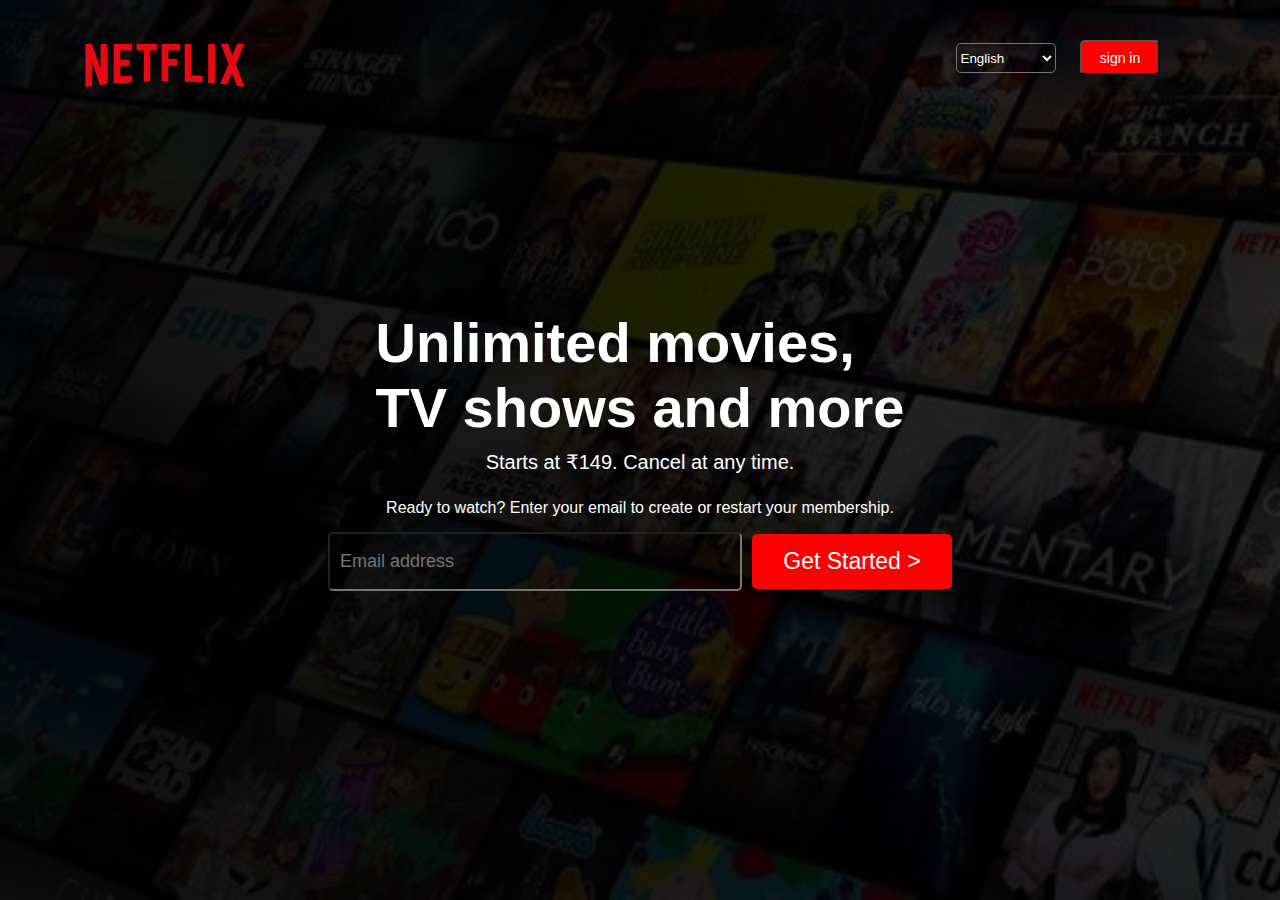
==== Netflix/netflix.html @ 2137d52d "netflix" ====
<!DOCTYPE html>
<html lang="en">
<head>
    <title>Document</title>
    <link rel="stylesheet" href="netflix.css">
</head>
<body>
    <div class="container">
           <img src="logo.png">
           <div class="navbar">
           <select id="language">
           <option vlaue="English">English</option>
           <option vlaue="Hindi">Hindi</option>
           </select>
           <button class="signin"> sign in </button> 
        </div>
        <h1>Unlimited movies,</br>TV shows and more</h1>
        <h3>Starts at ₹149. Cancel at any time.</h3>
        <p>Ready to watch? Enter your email to create or restart your membership.</p>
        <div class="text-boxes">
        <input type="text" id="email" placeholder="Email address">
        <button class="start">Get Started ></button>
        </div>
    </div>
</body>
</html>
---- Netflix/netflix.css ----
*{
    margin:0px;
    padding:0px;
}
body{
    background-image: linear-gradient(to right, rgba(0,0,0,0.9),rgba(0,0,0,0.8)),url("bgimage.jpeg");
    background-size: cover;
    color: white;
    font-family: Netflix Sans, Helvetica Neue, Segoe UI, Roboto, Ubuntu, sans-serif;
}
.container{
    height: 100vh;
     display:flex;
     flex-direction: column;
     justify-content: center;
     align-items: center;
}
img{
    width:250px;
    position: absolute;
    top:-5px;
    left: 40px;
}
.navbar{
    position: absolute;
    top:40px;
    right: 120px;
    gap: 20px;
}
#language{
    width:100px;
    height: 30px;
    margin-right: 20px;
    border-radius: 5px;
    background: transparent;
    color: white;
}
.signin{
    font-size: 14px;
    color: white;
    width: 80px;
    height: 35px;
    padding:5px;
    background-color: red;
    border-radius: 5px;
}
h1{
    font-size: 3.5rem;
    font-family: Netflix Sans, Helvetica Neue, Segoe UI, Roboto, Ubuntu, sans-serif;
    font-weight: 900;
}
h3{
    margin: 10px;
    font-size: 1.25rem;
    font-weight: 500;
}
p{ 
    margin: 15px;
}
.text-boxes{
     display:flex;
     flex-direction: row;
     justify-content: center;
     align-items: center;
     gap: 10px;
}
#email{
    width: 400px;
    height: 55px;
    padding-left:10px;
    background: transparent;
    color: rgb(235, 228, 228);
    font-family: Netflix Sans, Helvetica Neue, Segoe UI, Roboto, Ubuntu, sans-serif;
    border-radius: 5px;
    font-size: 18px;
}
.start{
    width: 200px;
    height: 55px;
    background-color: red;
    border-radius: 5px;
    color: white;
    font-size: 23px;
    border:none ;
}
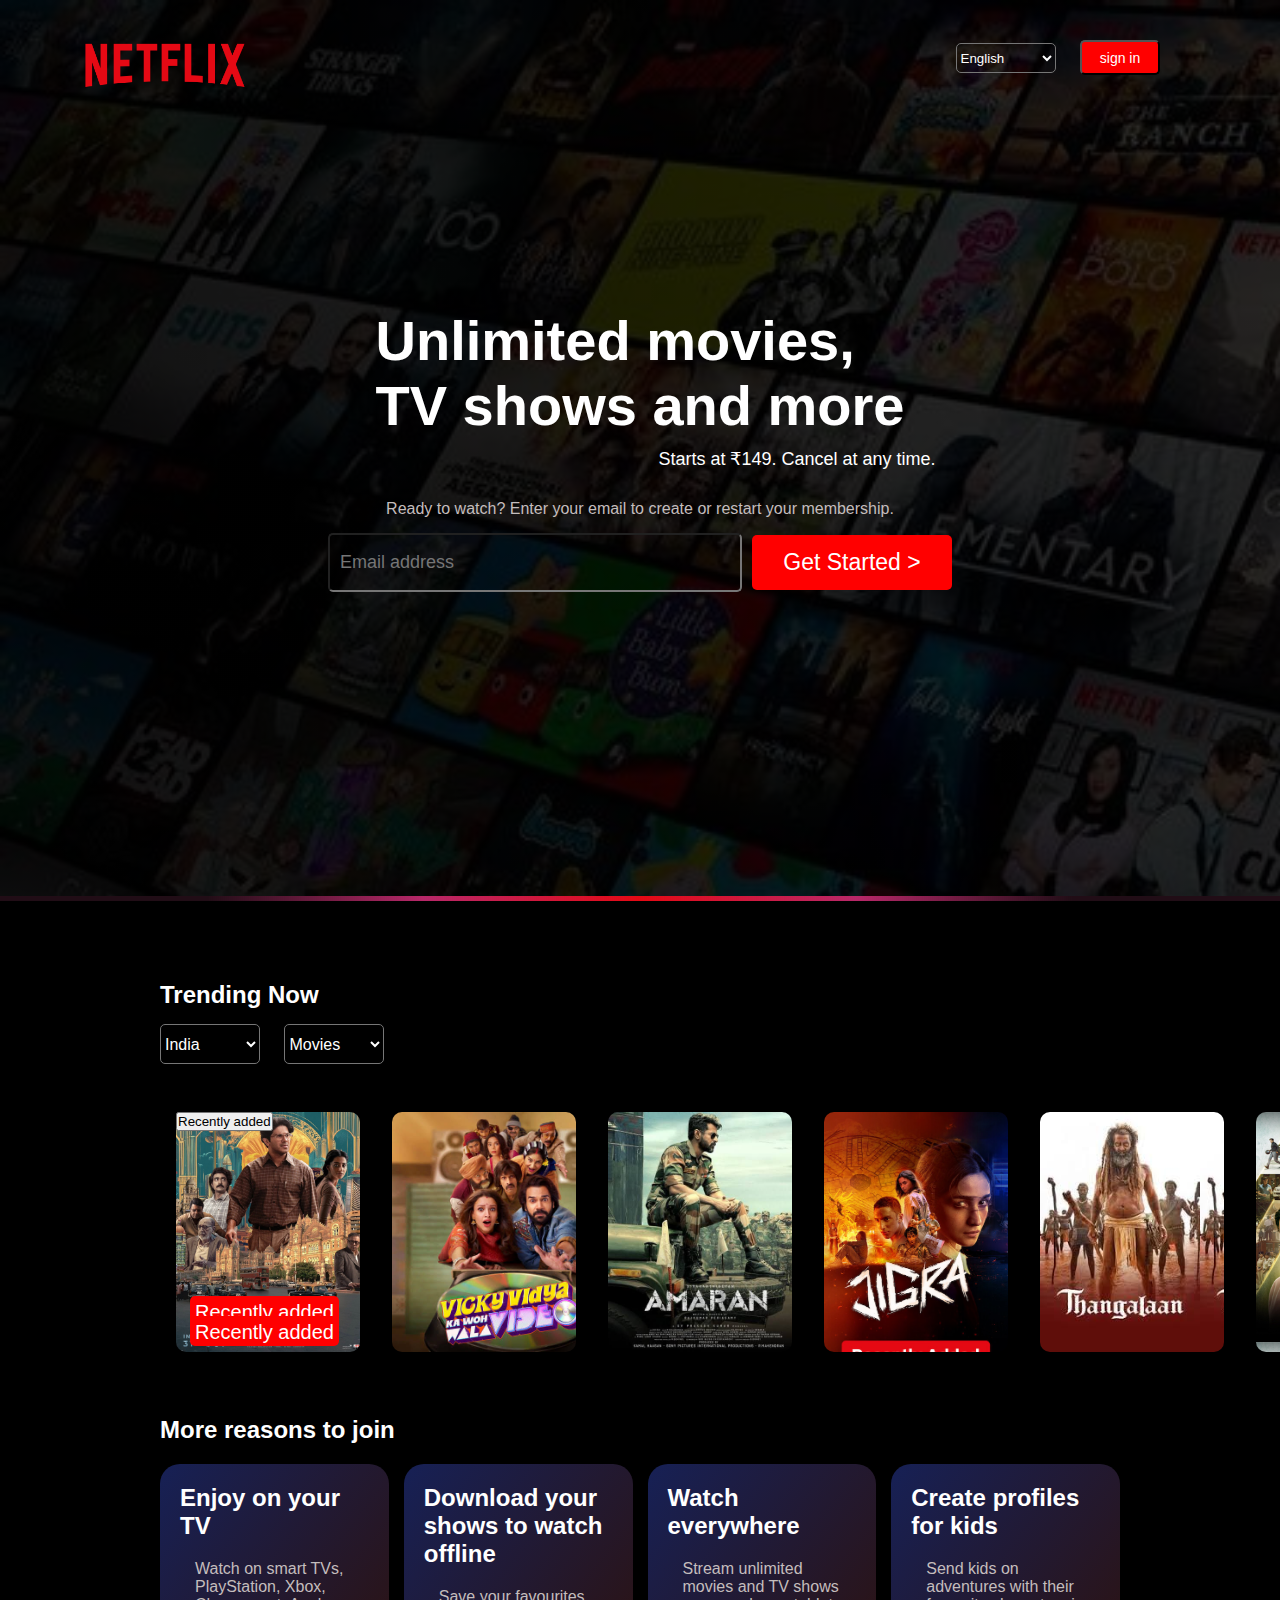
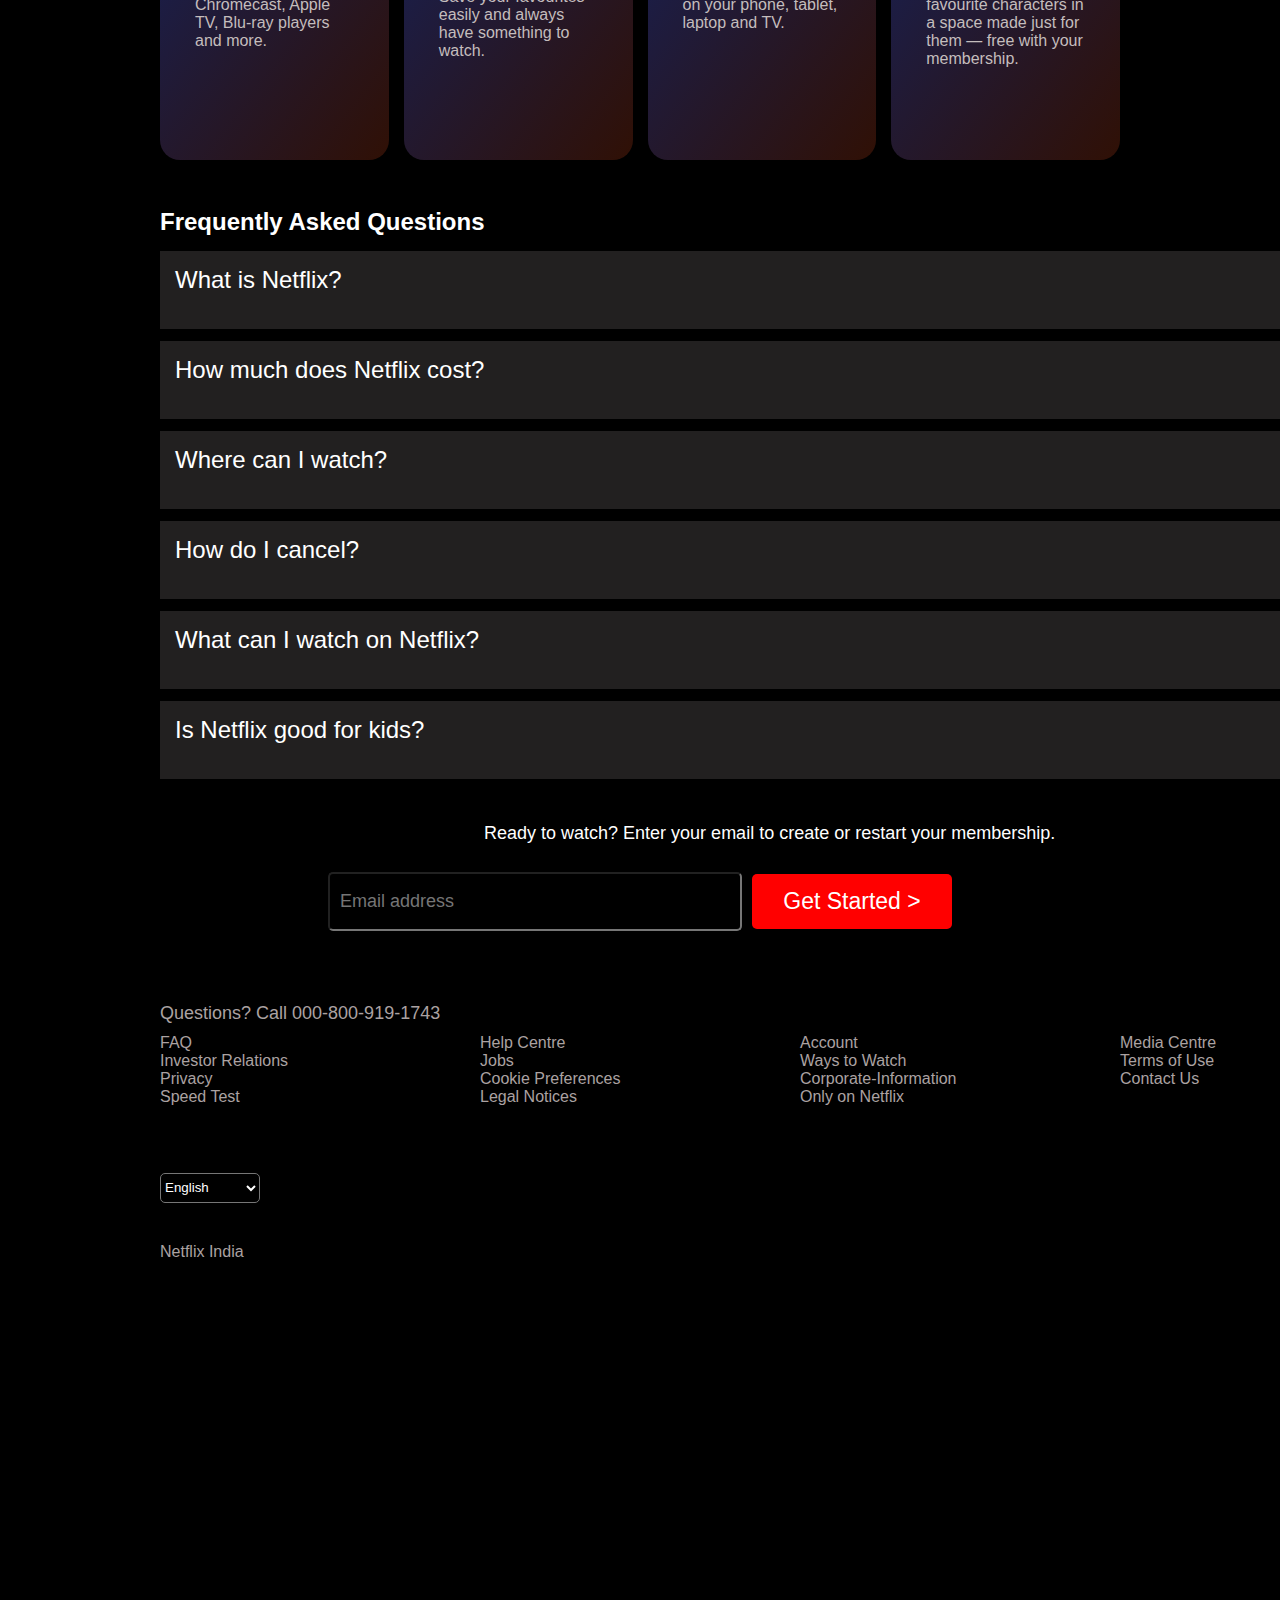
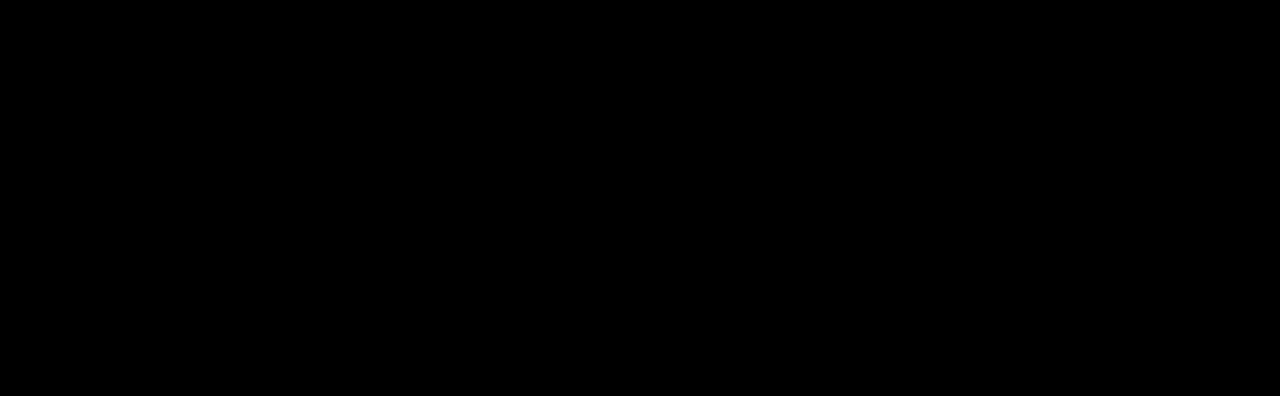
==== commit 027523ff: "adding_new" ====
--- a/Netflix/netflix.html
+++ b/Netflix/netflix.html
@@ -22,5 +22,75 @@
         <button class="start">Get Started ></button>
         </div>
     </div>
+      <div class="second-container">
+      <div class="curv"></div>
+      <div class="mini-container">
+        <h2>Trending Now</h2>
+        <select id="india">
+          <option vlaue="India">India</option>
+          <option vlaue="Global">Global</option>
+          </select>
+          <select id="Movies">
+            <option vlaue="Movies">Movies</option>
+            <option vlaue="TV Shows">TV Shows</option>
+            </select>
+  
+        <div class="scroll-bar">
+        <div id="box1"><button class="recent1">Recently added</button></div>
+        <div id="box2"><button class="recent2">Recently added</button></div>
+        <div id="box3"><button class="recent3">Recently added</button></div>
+        <div id="box4"></div>
+        <div id="box5"></div>
+        <div id="box6"></div>
+        <div id="box7"></div>
+        <div id="box8"></div>
+        </div>
+        <h2> More reasons to join</h2>
+        <div class="options">
+          <div class="option1"><h2>Enjoy on your TV</h2>
+             <p>Watch on smart TVs, PlayStation, Xbox, Chromecast, Apple TV, Blu-ray players and more.</p> </div>
+          <div class="option2">
+              <h2>Download your shows to watch offline</h2>
+              <p>Save your favourites easily and always have something to watch.</p>
+          </div>
+          <div class="option3">
+          <h2>Watch everywhere</h2>
+          <p> Stream unlimited movies and TV shows on your phone, tablet, laptop and TV.</p>
+          </div>
+          <div class="option4">
+          <h2>Create profiles for kids</h2>
+          <p> Send kids on adventures with their favourite characters in a space made just for them — free with your membership.</p>
+          </div>
+      </div>
+      <h2> Frequently Asked Questions</h2>
+      <div class="questions">
+      <div id="Que1">What is Netflix?</div>
+      <div id="Que2">How much does Netflix cost?</div>
+      <div id="Que3">Where can I watch?</div>
+      <div id="Que4">How do I cancel?</div>
+      <div id="Que5">What can I watch on Netflix?</div>
+      <div id="Que6">Is Netflix good for kids?</div>
+    </div>
+    <h3>Ready to watch? Enter your email to create or restart your membership.</h3>
+  </br>
+    <div class="text-boxes">
+      <input type="text" id="email" placeholder="Email address">
+      <button class="start">Get Started ></button>
+      </div>
+      <h3 class="Que-call">Questions? Call 000-800-919-1743</h3>
+      <div class="footer">
+        <div class="line1"><h4>FAQ</h4><h4>Help Centre</h4><h4>Account</h4><h4>Media Centre</h4></div>
+        <div class="line1"><h4>Investor Relations</h4><h4>Jobs</h4><h4>Ways to Watch</h4><h4>Terms of Use</h4></div>
+        <div class="line1"><h4>Privacy</h4><h4>Cookie Preferences</h4><h4>Corporate-Information</h4><h4>
+          Contact Us</h4></div>
+        <div class="line1"><h4>Speed Test</h4><h4>Legal Notices</h4><h4>Only on Netflix</h4><h4></h4></div>
+      </div>
+      <select id="lang">
+        <option vlaue="English">English</option>
+        <option vlaue="Hindi">Hindi</option>
+        </select>
+        <h4>Netflix India</h4>
+      </div>
+   </div>
 </body>
 </html>--- a/Netflix/netflix.css
+++ b/Netflix/netflix.css
@@ -3,12 +3,13 @@
     padding:0px;
 }
 body{
+    
+    color: white;
+    font-family: Netflix Sans, Helvetica Neue, Segoe UI, Roboto, Ubuntu, sans-serif;
+}
+.container{
     background-image: linear-gradient(to right, rgba(0,0,0,0.9),rgba(0,0,0,0.8)),url("bgimage.jpeg");
     background-size: cover;
-    color: white;
-    font-family: Netflix Sans, Helvetica Neue, Segoe UI, Roboto, Ubuntu, sans-serif;
-}
-.container{
     height: 100vh;
      display:flex;
      flex-direction: column;
@@ -83,3 +84,239 @@
     font-size: 23px;
     border:none ;
 }
+.second-container{
+    height:300vh;
+    background-color: black;
+}
+.curv{
+    height: 5px;
+    background-image: linear-gradient(to right,rgba(33, 13, 22, 1) 16%, rgba(184, 40, 105, 1), rgba(229, 9, 20, 1), rgba(184, 40, 105, 1), rgba(33, 13, 22, 1) 84%);
+    box-sizing: border-box;
+    border: solid .25rem transparent;
+    border-top-left-radius: 50% 100%;
+    border-top-right-radius: 50% 100%;
+    border-bottom: none;
+    z-index: -1;
+    margin-top: -.25rem;
+    border-radius: inherit;
+    
+}
+
+.mini-container{  
+    margin-top: 5em;
+    padding-left:10em;
+    padding-right:10em;
+}
+#india{
+    width:100px;
+    height: 40px;
+    margin-right: 20px;
+    border-radius: 5px;
+    background: transparent;
+    color: white;
+    font-size: 16px;
+}
+h2{
+    margin-bottom: 15px;
+}
+#Movies{
+    width:100px;
+    height: 40px;
+    margin-right: 20px;
+    border-radius: 5px;
+    background: transparent;
+    color: white;
+    font-size: 16px;
+}
+.scroll-bar{
+    width:70em;
+    padding: 1em;
+    display: flex;
+    margin-top: 2em;
+    overflow: auto;
+    scrollbar-width: none;
+    height: 15em;
+    margin-bottom: 3em;
+    position:relative;
+}
+#box1{
+    min-height: 15em;
+    min-width: 11.5em;
+    background-image:url("image1.jpg");
+    background-size: cover;
+    border-radius: 10px;
+    margin-right: 2em;
+
+}
+#box2{
+    height: 15em;
+    min-width: 11.5em;
+    background-image:url("image2.jpeg");
+    background-size: cover;
+    border-radius: 10px;
+    margin-right: 2em;
+}
+#box3{
+    height: 15em;
+    min-width: 11.5em;
+    background-image:url("image3.jpg");
+    background-size: cover;
+    border-radius: 10px;
+    margin-right: 2em;
+}
+#box4{
+    height: 15em;
+    min-width: 11.5em;
+    background-image:url("image4.jpg");
+    background-size: cover;
+    border-radius: 10px;
+    margin-right: 2em;
+}
+#box5{
+    height: 15em;
+    min-width: 11.5em;
+    background-image:url("image5.jpeg");
+    background-size: contain;
+    border-radius: 10px;
+    margin-right: 2em;
+}
+#box6{
+    height: 15em;
+    min-width: 11.5em;
+    background-image:url("image6.jpg");
+    background-size: contain;
+    border-radius: 10px;
+    margin-right: 2em;
+}
+#box7{
+    height: 15em;
+    min-width: 11.5em;
+    background-image:url("image7.jpg");
+    background-size: cover;
+    border-radius: 10px;
+    margin-right: 2em;
+}
+#box8{
+    height: 15em;
+    min-width: 11.5em;
+    background-image:url("image8.jpeg");
+    background-size: cover;
+    border-radius: 10px;
+    margin-right: 2em;
+}
+#box1:hover,#box2:hover,#box3:hover,#box4:hover,#box5:hover,#box6:hover,#box7:hover,#box8:hover
+{
+    transform: scale(1.1,1.1);
+}
+.recent{
+    height: 1.5em;
+    padding: 5px;
+    background-color: red;
+    border: none;
+    border-radius: 5px;
+    color:white;
+    font-size: 20px;
+    position: absolute;
+    top:220px;
+    left:30px;
+}
+.recent2{
+    height: 1.5em;
+    padding: 5px;
+    background-color: red;
+    border: none;
+    border-radius: 5px;
+    color:white;
+    font-size: 20px;
+    position: absolute;
+    top:200px;
+    left:30px;
+}
+.recent3{
+    height: 1.5em;
+    padding: 5px;
+    background-color: red;
+    border: none;
+    border-radius: 5px;
+    color:white;
+    font-size: 20px;
+    position: absolute;
+    top:220px;
+    left:30px;
+}
+
+.options{
+    margin-top: 20px;
+    color: white;
+    display: flex;
+    gap:15px;
+    margin-bottom: 3em;
+}
+.option1,.option2,.option3,.option4{
+    height: 16em;
+    width: 16em;
+    background-image:linear-gradient(to right bottom, rgba(25, 36, 95, 0.9),rgb(48, 16, 5));
+    border-radius: 20px;
+    padding: 20px;
+}
+p{
+    color: rgb(196, 189, 189);
+    margin-top: 20px;
+}
+.questions{
+    display: flex;
+    flex-direction: column;
+    color: white;
+    margin-bottom: 2em;
+}
+#Que1,#Que2,#Que3,#Que4,#Que5,#Que6{
+    width: 48em;
+    height: 2em;
+    margin-bottom: 0.5em;
+    background-color: rgb(34, 32, 32);
+    border: none;
+    font-size: 24px;
+    color: white;
+    padding: 15px;
+}
+#Que1:hover,#Que2:hover,#Que3:hover,#Que4:hover,#Que5:hover,#Que6:hover{
+    background-color: rgb(59, 56, 56);
+}
+h3{
+    font-size: 18px;
+    margin-left: 18em;
+}
+.Que-call{
+    color: rgb(171, 162, 162);
+    margin-top: 4em;
+    font-weight:500;
+    margin-left: 0em;
+}
+h4{
+    width:10em;
+    color: rgb(171, 162, 162);
+    font-weight:500;
+}
+.footer{
+    width:70em;
+}
+.line1{
+    display:flex;
+    flex-direction: row;
+    justify-content: space-between;
+}
+#lang{
+    width:100px;
+    height: 30px;
+    margin-right: 20px;
+    border-radius: 5px;
+    background: transparent;
+    color: white;
+    margin-top: 5em;
+    margin-bottom: 3em;
+}
+
+
+
+
+
